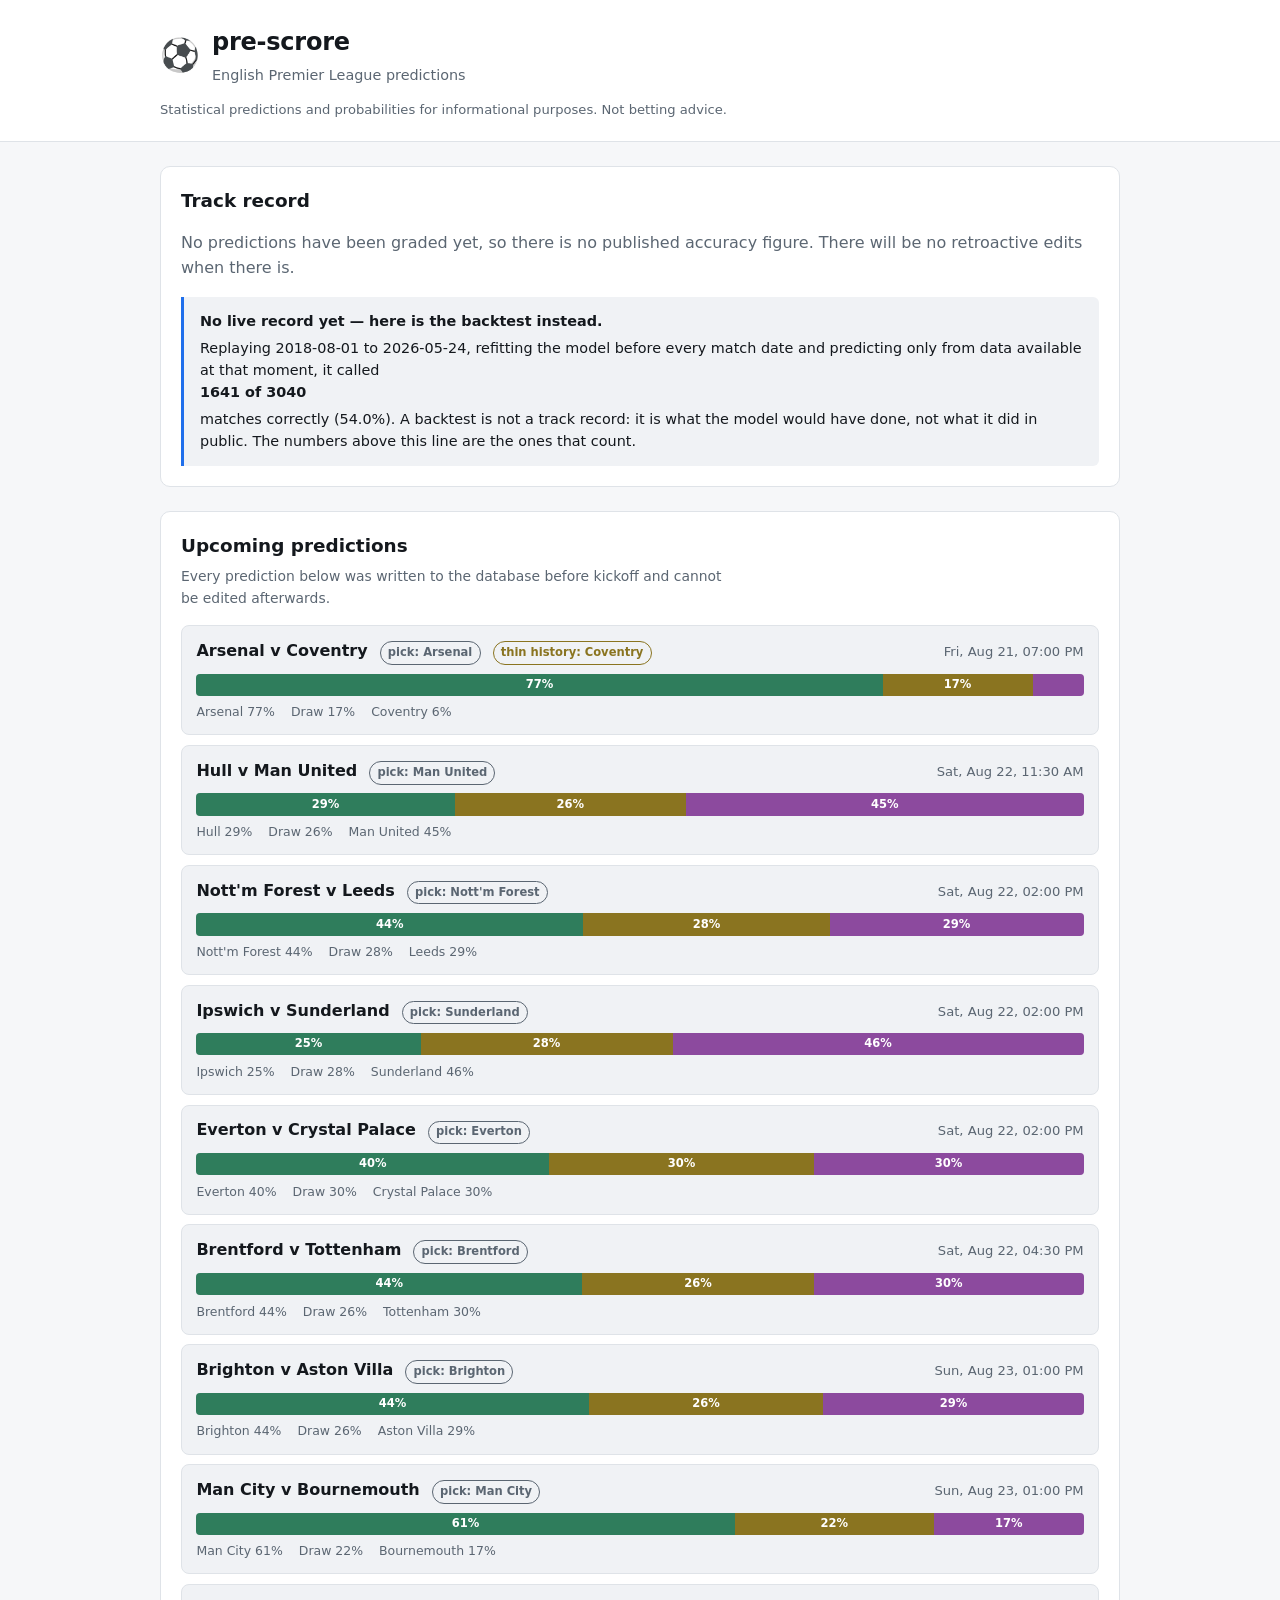
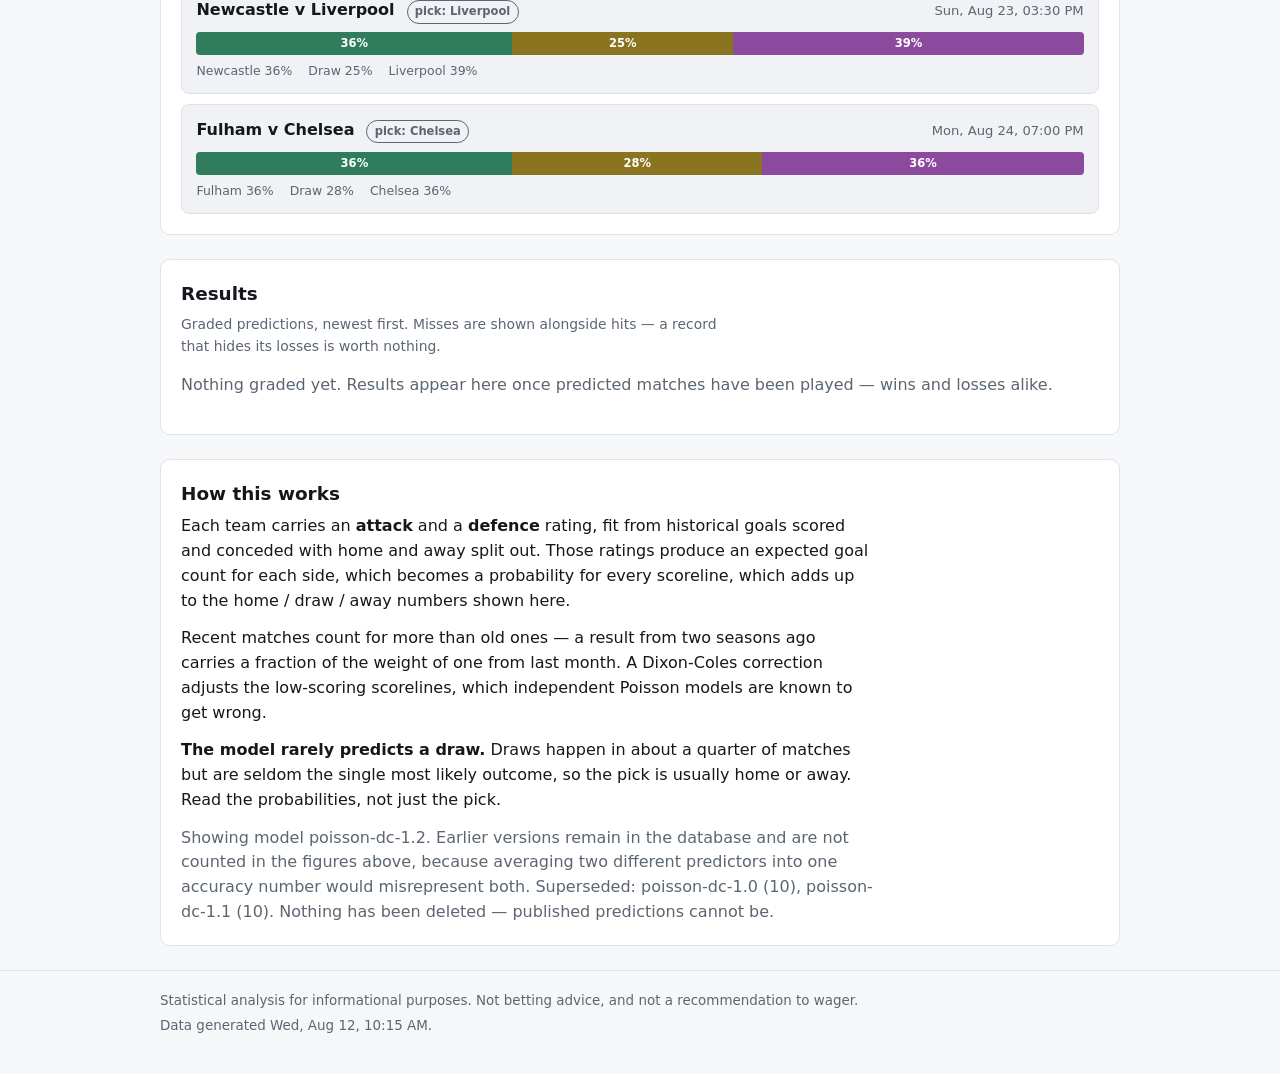
==== web/index.html @ d813e782 "Initial commit: soccer prediction platform with a public accuracy record Poisson + Dixon-Coles model" ====
<!doctype html>
<html lang="en">
<head>
<meta charset="utf-8">
<meta name="viewport" content="width=device-width, initial-scale=1">
<title>pre-scrore — Premier League predictions with a public record</title>
<meta name="description" content="Poisson-model predictions for Premier League matches, published before kickoff and graded against the result. Losses shown as openly as wins.">
<link rel="stylesheet" href="styles.css">
<link rel="icon" href="data:image/svg+xml,<svg xmlns='http://www.w3.org/2000/svg' viewBox='0 0 16 16'><text y='13' font-size='13'>⚽</text></svg>">
</head>
<body>

<header class="site-header">
  <div class="wrap">
    <div class="brand">
      <span class="brand-mark" aria-hidden="true">⚽</span>
      <div>
        <h1>pre-scrore</h1>
        <p class="tagline" id="league-name">Premier League predictions</p>
      </div>
    </div>
    <p class="disclaimer" id="disclaimer"></p>
  </div>
</header>

<main class="wrap" id="main">

  <section class="panel" id="record-panel" aria-labelledby="record-heading">
    <h2 id="record-heading">Track record</h2>
    <div id="record-body"><p class="muted">Loading…</p></div>
  </section>

  <section class="panel" aria-labelledby="upcoming-heading">
    <h2 id="upcoming-heading">Upcoming predictions</h2>
    <p class="panel-note">
      Every prediction below was written to the database before kickoff and
      cannot be edited afterwards.
    </p>
    <div id="upcoming-body"><p class="muted">Loading…</p></div>
  </section>

  <section class="panel" aria-labelledby="results-heading">
    <h2 id="results-heading">Results</h2>
    <p class="panel-note">
      Graded predictions, newest first. Misses are shown alongside hits — a
      record that hides its losses is worth nothing.
    </p>
    <div id="results-body"><p class="muted">Loading…</p></div>
  </section>

  <section class="panel" aria-labelledby="method-heading">
    <h2 id="method-heading">How this works</h2>
    <div class="method">
      <p>
        Each team carries an <strong>attack</strong> and a <strong>defence</strong>
        rating, fit from historical goals scored and conceded with home and away
        split out. Those ratings produce an expected goal count for each side,
        which becomes a probability for every scoreline, which adds up to the
        home / draw / away numbers shown here.
      </p>
      <p>
        Recent matches count for more than old ones — a result from two seasons
        ago carries a fraction of the weight of one from last month. A
        Dixon-Coles correction adjusts the low-scoring scorelines, which
        independent Poisson models are known to get wrong.
      </p>
      <p>
        <strong>The model rarely predicts a draw.</strong> Draws happen in about
        a quarter of matches but are seldom the single most likely outcome, so
        the pick is usually home or away. Read the probabilities, not just the
        pick.
      </p>
      <p class="muted" id="model-meta"></p>
    </div>
  </section>

</main>

<footer class="site-footer">
  <div class="wrap">
    <p>
      Statistical analysis for informational purposes. Not betting advice, and
      not a recommendation to wager.
    </p>
    <p class="muted" id="generated-at"></p>
  </div>
</footer>

<!-- Loads when opened directly from disk; ignored when absent. -->
<script src="data.js" onerror="this.dataset.failed='1'"></script>
<script src="app.js"></script>
</body>
</html>
---- web/styles.css ----
/* pre-scrore — no framework, no build step. */

:root {
  color-scheme: light dark;

  --bg: #f6f7f9;
  --surface: #ffffff;
  --surface-2: #f0f2f5;
  --border: #dfe3e8;
  --text: #14181d;
  --text-muted: #5b6672;

  --accent: #1f6feb;
  --home: #2f7d5c;
  --draw: #8a7420;
  --away: #8c4a9e;
  --hit: #1f7a4d;
  --miss: #b03030;

  --radius: 10px;
}

@media (prefers-color-scheme: dark) {
  :root {
    --bg: #0f1216;
    --surface: #171b21;
    --surface-2: #1e242c;
    --border: #2c333d;
    --text: #e8ecf1;
    --text-muted: #9aa5b1;

    --accent: #4d94ff;
    --home: #56c08d;
    --draw: #ccb14a;
    --away: #c58ad8;
    --hit: #4ec98a;
    --miss: #e8776f;
  }
}

* { box-sizing: border-box; }

body {
  margin: 0;
  background: var(--bg);
  color: var(--text);
  font: 16px/1.55 system-ui, -apple-system, "Segoe UI", Roboto, sans-serif;
  -webkit-text-size-adjust: 100%;
}

.wrap {
  width: min(960px, 100% - 2rem);
  margin-inline: auto;
}

/* --- header --- */

.site-header {
  background: var(--surface);
  border-bottom: 1px solid var(--border);
  padding: 1.5rem 0 1.25rem;
}

.brand {
  display: flex;
  align-items: center;
  gap: 0.75rem;
}

.brand-mark { font-size: 2rem; line-height: 1; }

h1 {
  margin: 0;
  font-size: 1.5rem;
  letter-spacing: -0.01em;
}

.tagline, .disclaimer {
  margin: 0.15rem 0 0;
  color: var(--text-muted);
  font-size: 0.9rem;
}

.disclaimer { margin-top: 0.9rem; font-size: 0.82rem; }

/* --- panels --- */

.panel {
  background: var(--surface);
  border: 1px solid var(--border);
  border-radius: var(--radius);
  padding: 1.25rem;
  margin: 1.5rem 0;
}

.panel h2 {
  margin: 0 0 0.35rem;
  font-size: 1.15rem;
}

.panel-note {
  margin: 0 0 1rem;
  color: var(--text-muted);
  font-size: 0.87rem;
  max-width: 62ch;
}

.muted { color: var(--text-muted); }

/* --- track record --- */

.stat-row {
  display: flex;
  flex-wrap: wrap;
  gap: 1.5rem;
  margin-bottom: 1rem;
}

.stat-value {
  font-size: 2rem;
  font-weight: 650;
  line-height: 1.1;
  letter-spacing: -0.02em;
}

.stat-label {
  color: var(--text-muted);
  font-size: 0.8rem;
  text-transform: uppercase;
  letter-spacing: 0.04em;
}

.callout {
  background: var(--surface-2);
  border-left: 3px solid var(--accent);
  border-radius: 0 6px 6px 0;
  padding: 0.85rem 1rem;
  font-size: 0.9rem;
}

.callout strong { display: block; margin-bottom: 0.25rem; }

/* --- fixtures --- */

.fixture-list {
  display: flex;
  flex-direction: column;
  gap: 0.6rem;
}

.fixture {
  background: var(--surface-2);
  border: 1px solid var(--border);
  border-radius: 8px;
  padding: 0.8rem 0.9rem;
}

.fixture-head {
  display: flex;
  flex-wrap: wrap;
  align-items: baseline;
  gap: 0.5rem 0.75rem;
  margin-bottom: 0.55rem;
}

.teams { font-weight: 600; }

.kickoff {
  color: var(--text-muted);
  font-size: 0.82rem;
  font-variant-numeric: tabular-nums;
  margin-left: auto;
}

.score {
  font-variant-numeric: tabular-nums;
  font-weight: 650;
}

/* probability bar */

.bar {
  display: flex;
  height: 1.4rem;
  border-radius: 4px;
  overflow: hidden;
  background: var(--border);
}

.bar span {
  display: grid;
  place-items: center;
  font-size: 0.72rem;
  font-weight: 600;
  color: #fff;
  min-width: 0;
  overflow: hidden;
  white-space: nowrap;
}

.bar .seg-h { background: var(--home); }
.bar .seg-d { background: var(--draw); }
.bar .seg-a { background: var(--away); }

.bar-key {
  display: flex;
  gap: 1rem;
  margin-top: 0.4rem;
  font-size: 0.78rem;
  color: var(--text-muted);
  flex-wrap: wrap;
}

.badge {
  font-size: 0.72rem;
  font-weight: 650;
  padding: 0.12rem 0.45rem;
  border-radius: 999px;
  border: 1px solid currentColor;
  white-space: nowrap;
}

.badge-hit { color: var(--hit); }
.badge-miss { color: var(--miss); }
.badge-warn { color: var(--draw); }
.badge-pick { color: var(--text-muted); }

/* --- table --- */

.table-scroll { overflow-x: auto; }

table {
  width: 100%;
  border-collapse: collapse;
  font-size: 0.9rem;
}

th, td {
  text-align: left;
  padding: 0.45rem 0.6rem;
  border-bottom: 1px solid var(--border);
  white-space: nowrap;
}

th {
  color: var(--text-muted);
  font-size: 0.78rem;
  text-transform: uppercase;
  letter-spacing: 0.04em;
  font-weight: 600;
}

td.num, th.num { text-align: right; font-variant-numeric: tabular-nums; }

tbody tr:last-child td { border-bottom: none; }

/* --- method + footer --- */

.method p { max-width: 68ch; margin: 0 0 0.8rem; }
.method p:last-child { margin-bottom: 0; }

.site-footer {
  border-top: 1px solid var(--border);
  padding: 1.25rem 0 2rem;
  color: var(--text-muted);
  font-size: 0.84rem;
}

.site-footer p { margin: 0 0 0.3rem; }

.error {
  border-left-color: var(--miss);
}

@media (max-width: 540px) {
  .kickoff { margin-left: 0; width: 100%; }
  .stat-row { gap: 1rem 1.25rem; }
  .stat-value { font-size: 1.6rem; }
}
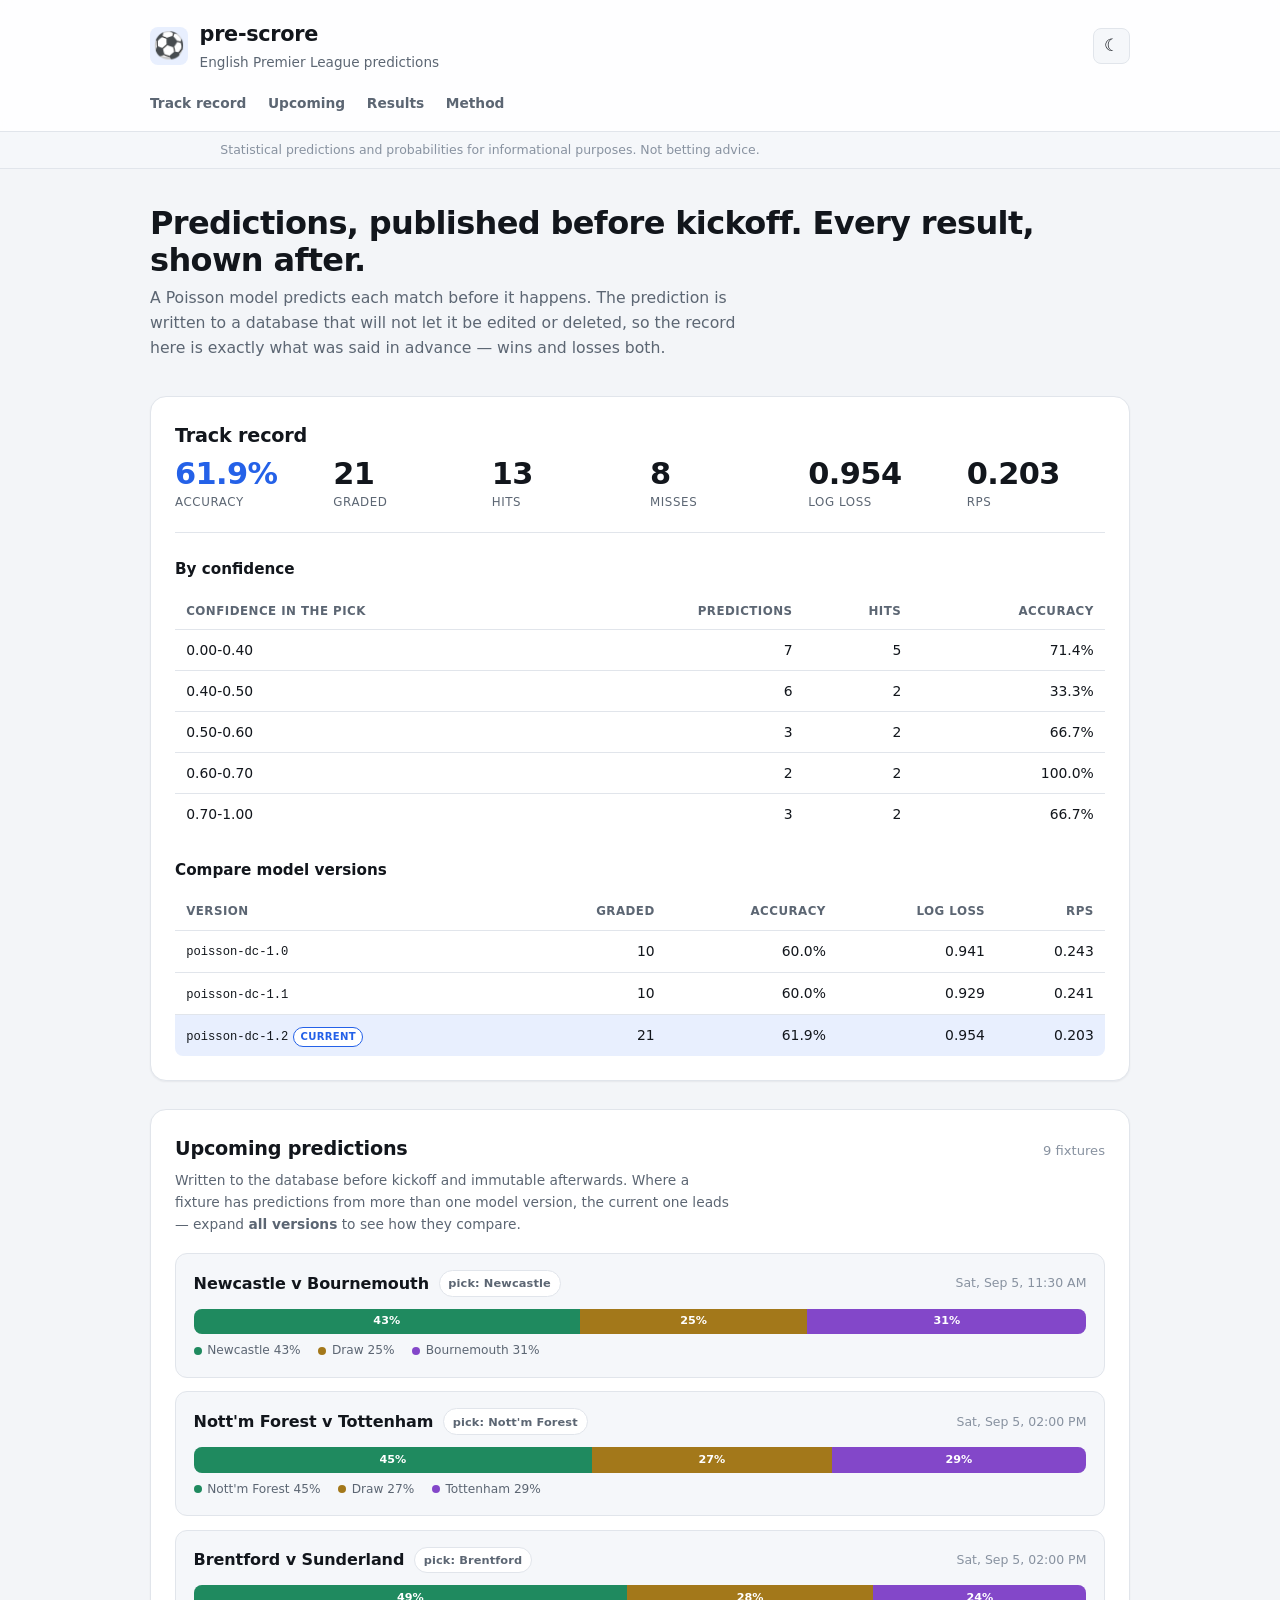
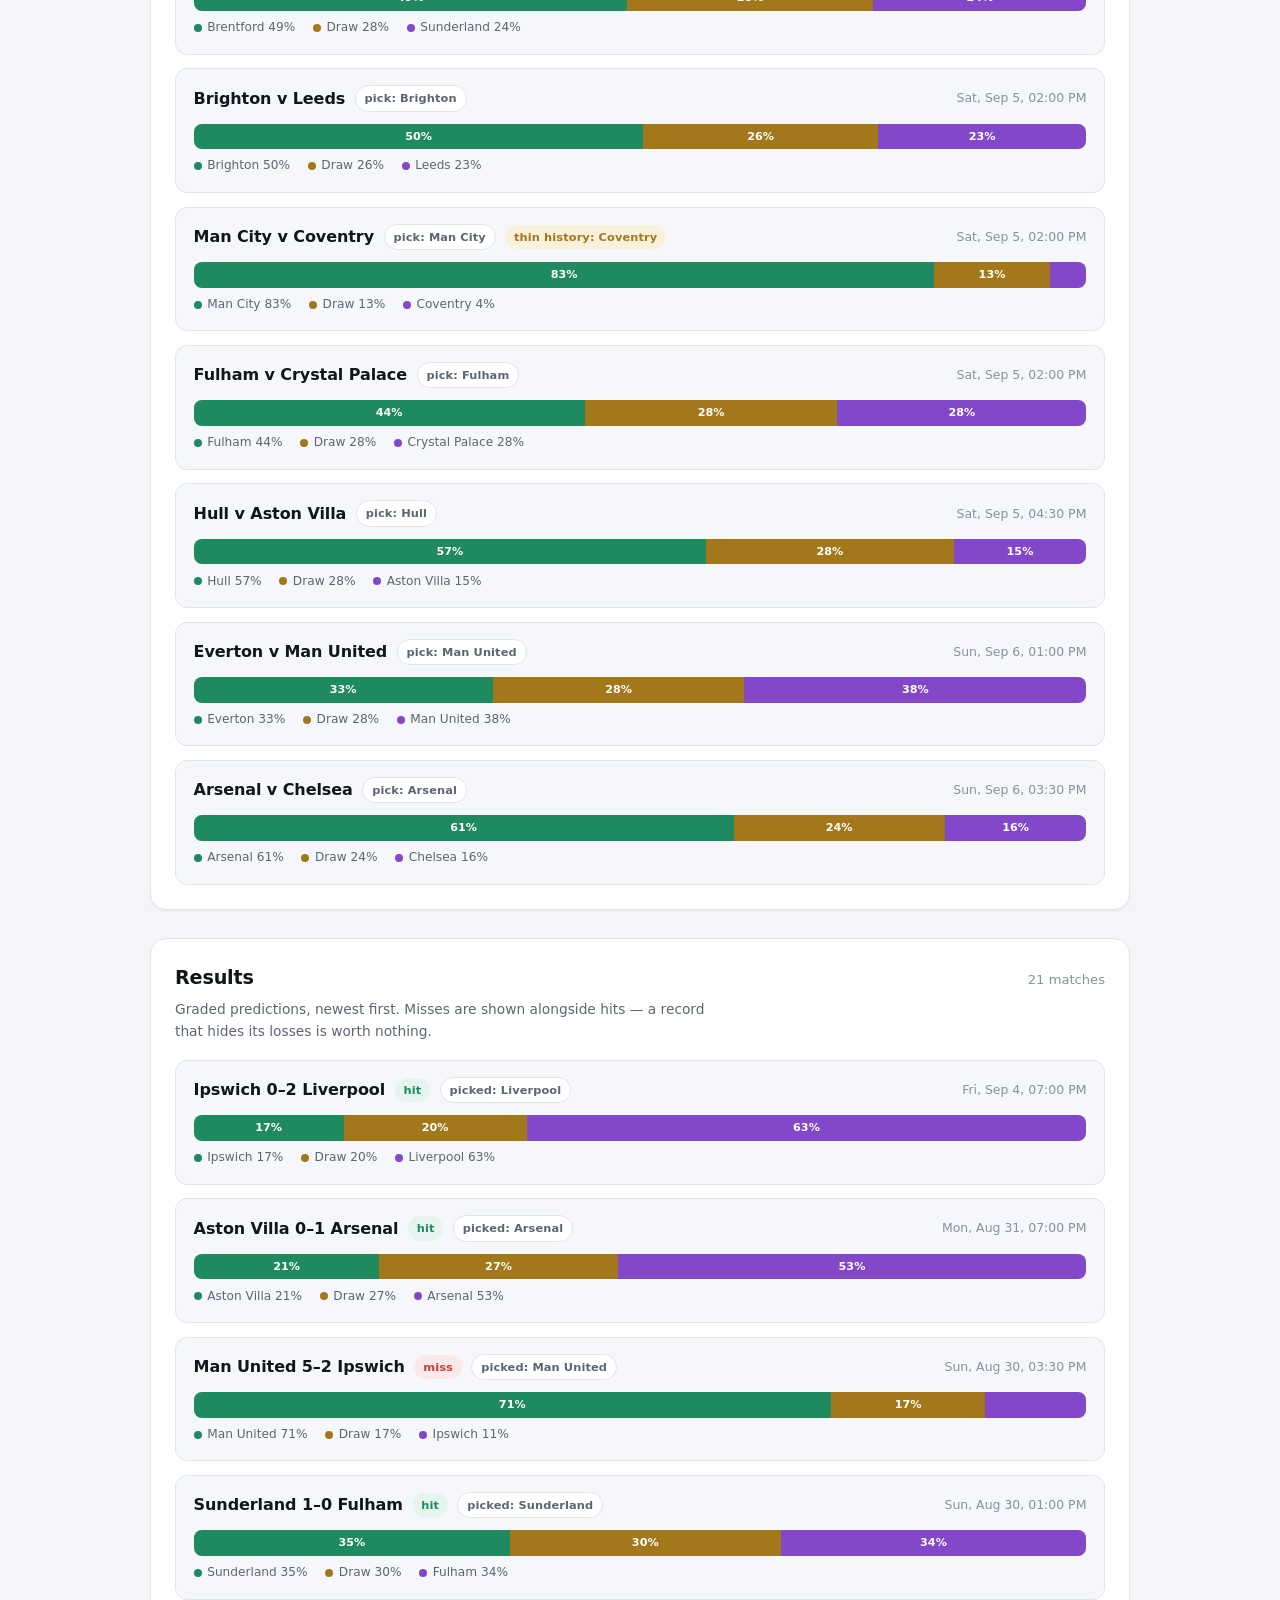
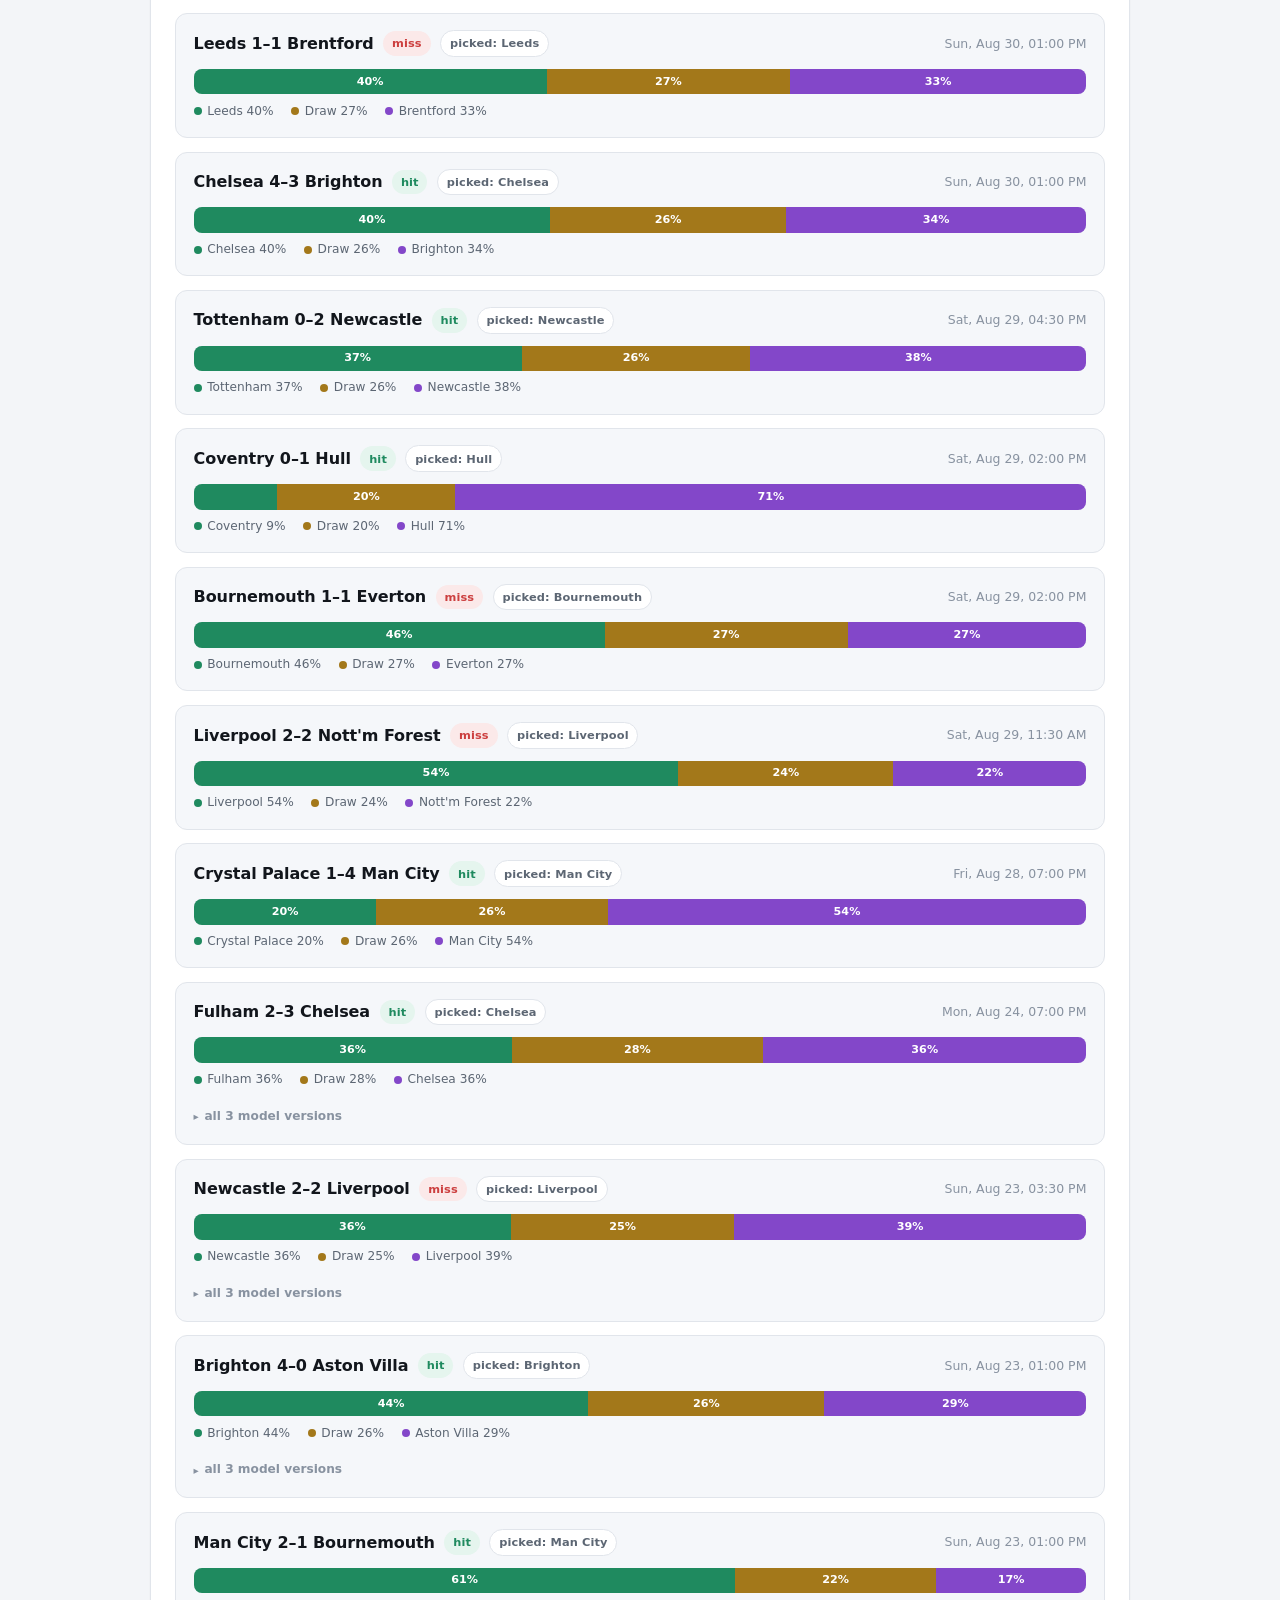
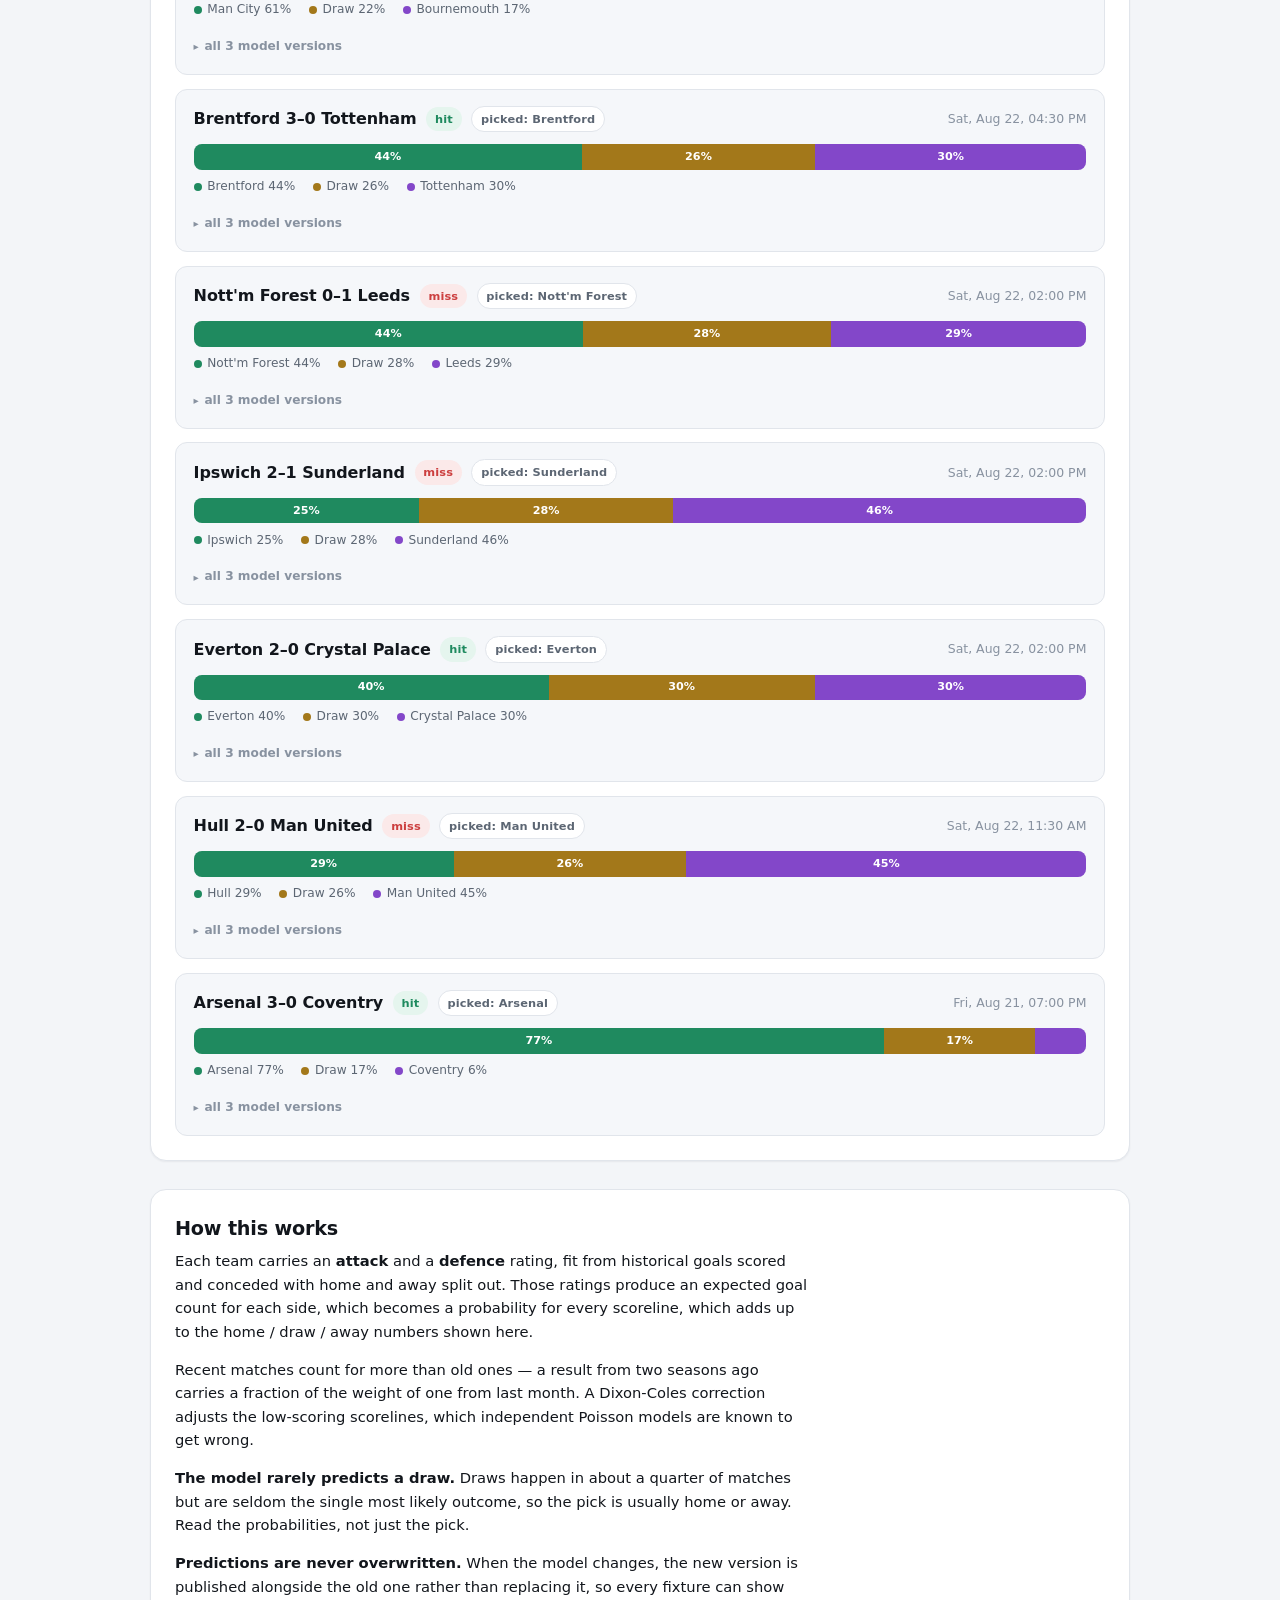
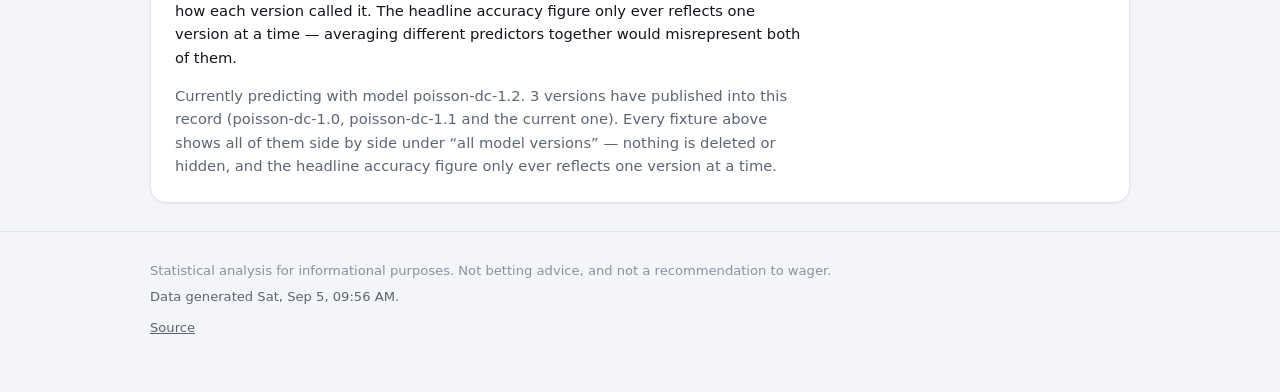
==== commit 37cfd612: "Redesign the frontend and show every model version per fixture Predictions are grouped by match in t" ====
--- a/web/index.html
+++ b/web/index.html
@@ -5,42 +5,90 @@
 <meta name="viewport" content="width=device-width, initial-scale=1">
 <title>pre-scrore — Premier League predictions with a public record</title>
 <meta name="description" content="Poisson-model predictions for Premier League matches, published before kickoff and graded against the result. Losses shown as openly as wins.">
+<meta name="theme-color" content="#f3f5f8" media="(prefers-color-scheme: light)">
+<meta name="theme-color" content="#0d1015" media="(prefers-color-scheme: dark)">
 <link rel="stylesheet" href="styles.css">
 <link rel="icon" href="data:image/svg+xml,<svg xmlns='http://www.w3.org/2000/svg' viewBox='0 0 16 16'><text y='13' font-size='13'>⚽</text></svg>">
+
+<!-- Applied before paint so there is no flash of the wrong theme on load. -->
+<script>
+(function () {
+  try {
+    var saved = localStorage.getItem("prescore-theme");
+    if (saved === "light" || saved === "dark") {
+      document.documentElement.setAttribute("data-theme", saved);
+    }
+  } catch (e) {}
+})();
+</script>
 </head>
 <body>
 
 <header class="site-header">
   <div class="wrap">
-    <div class="brand">
-      <span class="brand-mark" aria-hidden="true">⚽</span>
-      <div>
-        <h1>pre-scrore</h1>
-        <p class="tagline" id="league-name">Premier League predictions</p>
+    <div class="header-top">
+      <div class="brand">
+        <span class="brand-mark" aria-hidden="true">⚽</span>
+        <div>
+          <h1>pre-scrore</h1>
+          <p class="tagline" id="league-name">Premier League predictions</p>
+        </div>
+      </div>
+      <div class="header-actions">
+        <button type="button" class="theme-toggle" id="theme-toggle" aria-label="Toggle light and dark theme" title="Toggle theme">
+          <span id="theme-icon" aria-hidden="true">◐</span>
+        </button>
       </div>
     </div>
-    <p class="disclaimer" id="disclaimer"></p>
+    <nav class="site-nav" aria-label="Sections">
+      <a href="#record-panel">Track record</a>
+      <a href="#upcoming-panel">Upcoming</a>
+      <a href="#results-panel">Results</a>
+      <a href="#method-panel">Method</a>
+    </nav>
   </div>
 </header>
 
+<div class="disclaimer-bar">
+  <p class="disclaimer wrap" id="disclaimer"></p>
+</div>
+
 <main class="wrap" id="main">
 
+  <div class="hero">
+    <h2>Predictions, published before kickoff. Every result, shown after.</h2>
+    <p>
+      A Poisson model predicts each match before it happens. The prediction is
+      written to a database that will not let it be edited or deleted, so the
+      record here is exactly what was said in advance — wins and losses both.
+    </p>
+  </div>
+
   <section class="panel" id="record-panel" aria-labelledby="record-heading">
-    <h2 id="record-heading">Track record</h2>
+    <div class="section-head">
+      <h2 id="record-heading">Track record</h2>
+    </div>
     <div id="record-body"><p class="muted">Loading…</p></div>
   </section>
 
-  <section class="panel" aria-labelledby="upcoming-heading">
-    <h2 id="upcoming-heading">Upcoming predictions</h2>
+  <section class="panel" id="upcoming-panel" aria-labelledby="upcoming-heading">
+    <div class="section-head">
+      <h2 id="upcoming-heading">Upcoming predictions</h2>
+      <span class="section-count" id="upcoming-count"></span>
+    </div>
     <p class="panel-note">
-      Every prediction below was written to the database before kickoff and
-      cannot be edited afterwards.
+      Written to the database before kickoff and immutable afterwards. Where a
+      fixture has predictions from more than one model version, the current
+      one leads — expand <strong>all versions</strong> to see how they compare.
     </p>
     <div id="upcoming-body"><p class="muted">Loading…</p></div>
   </section>
 
-  <section class="panel" aria-labelledby="results-heading">
-    <h2 id="results-heading">Results</h2>
+  <section class="panel" id="results-panel" aria-labelledby="results-heading">
+    <div class="section-head">
+      <h2 id="results-heading">Results</h2>
+      <span class="section-count" id="results-count"></span>
+    </div>
     <p class="panel-note">
       Graded predictions, newest first. Misses are shown alongside hits — a
       record that hides its losses is worth nothing.
@@ -48,8 +96,10 @@
     <div id="results-body"><p class="muted">Loading…</p></div>
   </section>
 
-  <section class="panel" aria-labelledby="method-heading">
-    <h2 id="method-heading">How this works</h2>
+  <section class="panel" id="method-panel" aria-labelledby="method-heading">
+    <div class="section-head">
+      <h2 id="method-heading">How this works</h2>
+    </div>
     <div class="method">
       <p>
         Each team carries an <strong>attack</strong> and a <strong>defence</strong>
@@ -70,6 +120,14 @@
         the pick is usually home or away. Read the probabilities, not just the
         pick.
       </p>
+      <p>
+        <strong>Predictions are never overwritten.</strong> When the model
+        changes, the new version is published alongside the old one rather than
+        replacing it, so every fixture can show how each version called it.
+        The headline accuracy figure only ever reflects one version at a
+        time — averaging different predictors together would misrepresent
+        both of them.
+      </p>
       <p class="muted" id="model-meta"></p>
     </div>
   </section>
@@ -83,6 +141,9 @@
       not a recommendation to wager.
     </p>
     <p class="muted" id="generated-at"></p>
+    <p class="footer-links">
+      <a href="https://github.com/stevenanganathi50-wq/pre-scrore" target="_blank" rel="noopener">Source</a>
+    </p>
   </div>
 </footer>
 
--- a/web/styles.css
+++ b/web/styles.css
@@ -1,108 +1,309 @@
 /* pre-scrore — no framework, no build step. */
 
 :root {
-  color-scheme: light dark;
-
-  --bg: #f6f7f9;
+  color-scheme: light;
+
+  --bg: #f3f5f8;
+  --bg-subtle: #eaedf2;
   --surface: #ffffff;
-  --surface-2: #f0f2f5;
-  --border: #dfe3e8;
-  --text: #14181d;
-  --text-muted: #5b6672;
-
-  --accent: #1f6feb;
-  --home: #2f7d5c;
-  --draw: #8a7420;
-  --away: #8c4a9e;
-  --hit: #1f7a4d;
-  --miss: #b03030;
-
-  --radius: 10px;
+  --surface-2: #f5f7fa;
+  --surface-hover: #eef1f5;
+  --border: #e1e5eb;
+  --border-strong: #c9d0da;
+  --text: #12161c;
+  --text-muted: #5c6673;
+  --text-faint: #8892a0;
+
+  --accent: #2461e8;
+  --accent-soft: #e8effe;
+  --home: #1f8a5f;
+  --home-soft: #e5f5ee;
+  --draw: #a3781a;
+  --draw-soft: #faf1dd;
+  --away: #8347c9;
+  --away-soft: #f2e9fb;
+  --hit: #1f8a5f;
+  --hit-soft: #e5f5ee;
+  --miss: #cc3f3f;
+  --miss-soft: #fbe9e9;
+
+  --shadow-sm: 0 1px 2px rgba(20, 24, 33, 0.06);
+  --shadow-md: 0 4px 16px rgba(20, 24, 33, 0.08);
+  --shadow-lg: 0 12px 32px rgba(20, 24, 33, 0.12);
+
+  --radius-sm: 8px;
+  --radius: 12px;
+  --radius-lg: 16px;
+
+  --font-sans: -apple-system, BlinkMacSystemFont, "Segoe UI", system-ui, Roboto, sans-serif;
+  --font-mono: "SF Mono", "Cascadia Code", Consolas, "Liberation Mono", monospace;
 }
 
 @media (prefers-color-scheme: dark) {
-  :root {
-    --bg: #0f1216;
-    --surface: #171b21;
-    --surface-2: #1e242c;
-    --border: #2c333d;
-    --text: #e8ecf1;
-    --text-muted: #9aa5b1;
-
-    --accent: #4d94ff;
-    --home: #56c08d;
-    --draw: #ccb14a;
-    --away: #c58ad8;
-    --hit: #4ec98a;
+  :root:not([data-theme="light"]) {
+    color-scheme: dark;
+
+    --bg: #0d1015;
+    --bg-subtle: #10141a;
+    --surface: #161b22;
+    --surface-2: #1c222b;
+    --surface-hover: #222a34;
+    --border: #2a313c;
+    --border-strong: #3a4350;
+    --text: #eaeef3;
+    --text-muted: #99a3b0;
+    --text-faint: #6b7482;
+
+    --accent: #5b93ff;
+    --accent-soft: #1a2740;
+    --home: #4fbf8c;
+    --home-soft: #142c22;
+    --draw: #d4ab4c;
+    --draw-soft: #2e2510;
+    --away: #b18ae0;
+    --away-soft: #271f38;
+    --hit: #4fbf8c;
+    --hit-soft: #142c22;
     --miss: #e8776f;
+    --miss-soft: #34181a;
+
+    --shadow-sm: 0 1px 2px rgba(0, 0, 0, 0.3);
+    --shadow-md: 0 4px 16px rgba(0, 0, 0, 0.35);
+    --shadow-lg: 0 16px 40px rgba(0, 0, 0, 0.5);
   }
 }
 
+:root[data-theme="dark"] {
+  color-scheme: dark;
+
+  --bg: #0d1015;
+  --bg-subtle: #10141a;
+  --surface: #161b22;
+  --surface-2: #1c222b;
+  --surface-hover: #222a34;
+  --border: #2a313c;
+  --border-strong: #3a4350;
+  --text: #eaeef3;
+  --text-muted: #99a3b0;
+  --text-faint: #6b7482;
+
+  --accent: #5b93ff;
+  --accent-soft: #1a2740;
+  --home: #4fbf8c;
+  --home-soft: #142c22;
+  --draw: #d4ab4c;
+  --draw-soft: #2e2510;
+  --away: #b18ae0;
+  --away-soft: #271f38;
+  --hit: #4fbf8c;
+  --hit-soft: #142c22;
+  --miss: #e8776f;
+  --miss-soft: #34181a;
+
+  --shadow-sm: 0 1px 2px rgba(0, 0, 0, 0.3);
+  --shadow-md: 0 4px 16px rgba(0, 0, 0, 0.35);
+  --shadow-lg: 0 16px 40px rgba(0, 0, 0, 0.5);
+}
+
 * { box-sizing: border-box; }
+
+html { scroll-behavior: smooth; }
 
 body {
   margin: 0;
-  background: var(--bg);
+  background:
+    radial-gradient(1200px 500px at 15% -10%, var(--accent-soft), transparent 60%),
+    var(--bg);
   color: var(--text);
-  font: 16px/1.55 system-ui, -apple-system, "Segoe UI", Roboto, sans-serif;
+  font: 15.5px/1.6 var(--font-sans);
   -webkit-text-size-adjust: 100%;
+  transition: background-color 0.2s ease, color 0.2s ease;
 }
 
 .wrap {
-  width: min(960px, 100% - 2rem);
+  width: min(980px, 100% - 2.5rem);
   margin-inline: auto;
 }
 
+a { color: var(--accent); }
+
 /* --- header --- */
 
 .site-header {
-  background: var(--surface);
+  position: sticky;
+  top: 0;
+  z-index: 20;
+  background: color-mix(in srgb, var(--surface) 88%, transparent);
+  backdrop-filter: blur(10px) saturate(1.4);
+  -webkit-backdrop-filter: blur(10px) saturate(1.4);
   border-bottom: 1px solid var(--border);
-  padding: 1.5rem 0 1.25rem;
+}
+
+.header-top {
+  display: flex;
+  align-items: center;
+  gap: 1rem;
+  padding: 1.1rem 0;
 }
 
 .brand {
   display: flex;
   align-items: center;
-  gap: 0.75rem;
-}
-
-.brand-mark { font-size: 2rem; line-height: 1; }
+  gap: 0.7rem;
+  min-width: 0;
+}
+
+.brand-mark {
+  font-size: 1.6rem;
+  line-height: 1;
+  width: 2.4rem;
+  height: 2.4rem;
+  display: grid;
+  place-items: center;
+  background: var(--accent-soft);
+  border-radius: var(--radius-sm);
+  flex-shrink: 0;
+}
 
 h1 {
   margin: 0;
-  font-size: 1.5rem;
+  font-size: 1.3rem;
+  font-weight: 700;
+  letter-spacing: -0.015em;
+}
+
+.tagline {
+  margin: 0.1rem 0 0;
+  color: var(--text-muted);
+  font-size: 0.85rem;
+}
+
+.header-actions {
+  margin-left: auto;
+  display: flex;
+  align-items: center;
+  gap: 0.5rem;
+  flex-shrink: 0;
+}
+
+.theme-toggle {
+  display: inline-flex;
+  align-items: center;
+  justify-content: center;
+  width: 2.3rem;
+  height: 2.3rem;
+  border-radius: var(--radius-sm);
+  border: 1px solid var(--border);
+  background: var(--surface-2);
+  color: var(--text);
+  cursor: pointer;
+  font-size: 1.05rem;
+  line-height: 1;
+  transition: background-color 0.15s ease, border-color 0.15s ease, transform 0.1s ease;
+}
+
+.theme-toggle:hover { background: var(--surface-hover); border-color: var(--border-strong); }
+.theme-toggle:active { transform: scale(0.94); }
+
+.site-nav {
+  display: flex;
+  gap: 1.35rem;
+  overflow-x: auto;
+  padding-bottom: 0.75rem;
+  scrollbar-width: none;
+}
+
+.site-nav::-webkit-scrollbar { display: none; }
+
+.site-nav a {
+  color: var(--text-muted);
+  text-decoration: none;
+  font-size: 0.86rem;
+  font-weight: 600;
+  white-space: nowrap;
+  padding-bottom: 0.2rem;
+  border-bottom: 2px solid transparent;
+  transition: color 0.15s ease, border-color 0.15s ease;
+}
+
+.site-nav a:hover { color: var(--text); }
+
+.disclaimer-bar {
+  background: var(--surface-2);
+  border-bottom: 1px solid var(--border);
+}
+
+.disclaimer {
+  margin: 0;
+  padding: 0.5rem 0;
+  color: var(--text-faint);
+  font-size: 0.78rem;
+  text-align: center;
+}
+
+/* --- hero --- */
+
+.hero {
+  padding: 2.25rem 0 0.5rem;
+}
+
+.hero h2 {
+  margin: 0 0 0.4rem;
+  font-size: clamp(1.5rem, 3.2vw, 2rem);
+  font-weight: 750;
+  letter-spacing: -0.02em;
+  line-height: 1.15;
+}
+
+.hero p {
+  margin: 0;
+  max-width: 62ch;
+  color: var(--text-muted);
+  font-size: 0.98rem;
+}
+
+/* --- section headings --- */
+
+section { scroll-margin-top: 6.5rem; }
+
+.section-head {
+  display: flex;
+  align-items: baseline;
+  justify-content: space-between;
+  gap: 1rem;
+  margin: 0 0 0.3rem;
+}
+
+.section-head h2 {
+  margin: 0;
+  font-size: 1.2rem;
+  font-weight: 700;
   letter-spacing: -0.01em;
 }
 
-.tagline, .disclaimer {
-  margin: 0.15rem 0 0;
-  color: var(--text-muted);
-  font-size: 0.9rem;
-}
-
-.disclaimer { margin-top: 0.9rem; font-size: 0.82rem; }
+.section-count {
+  color: var(--text-faint);
+  font-size: 0.82rem;
+  font-variant-numeric: tabular-nums;
+  white-space: nowrap;
+}
 
 /* --- panels --- */
 
 .panel {
   background: var(--surface);
   border: 1px solid var(--border);
-  border-radius: var(--radius);
-  padding: 1.25rem;
-  margin: 1.5rem 0;
-}
-
-.panel h2 {
-  margin: 0 0 0.35rem;
-  font-size: 1.15rem;
+  border-radius: var(--radius-lg);
+  padding: 1.5rem;
+  margin: 1.75rem 0;
+  box-shadow: var(--shadow-sm);
 }
 
 .panel-note {
-  margin: 0 0 1rem;
-  color: var(--text-muted);
-  font-size: 0.87rem;
-  max-width: 62ch;
+  margin: 0 0 1.1rem;
+  color: var(--text-muted);
+  font-size: 0.86rem;
+  max-width: 64ch;
 }
 
 .muted { color: var(--text-muted); }
@@ -110,92 +311,123 @@
 /* --- track record --- */
 
 .stat-row {
-  display: flex;
-  flex-wrap: wrap;
-  gap: 1.5rem;
-  margin-bottom: 1rem;
+  display: grid;
+  grid-template-columns: repeat(auto-fit, minmax(90px, 1fr));
+  gap: 1.25rem;
+  margin-bottom: 1.25rem;
+  padding-bottom: 1.25rem;
+  border-bottom: 1px solid var(--border);
 }
 
 .stat-value {
-  font-size: 2rem;
-  font-weight: 650;
+  font-size: 1.9rem;
+  font-weight: 750;
   line-height: 1.1;
   letter-spacing: -0.02em;
+  font-variant-numeric: tabular-nums;
 }
 
 .stat-label {
-  color: var(--text-muted);
-  font-size: 0.8rem;
+  margin-top: 0.2rem;
+  color: var(--text-muted);
+  font-size: 0.74rem;
   text-transform: uppercase;
-  letter-spacing: 0.04em;
+  letter-spacing: 0.05em;
+}
+
+.stat-highlight { color: var(--accent); }
+
+h3 {
+  font-size: 0.95rem;
+  font-weight: 700;
+  margin: 1.5rem 0 0.7rem;
 }
 
 .callout {
   background: var(--surface-2);
+  border: 1px solid var(--border);
   border-left: 3px solid var(--accent);
-  border-radius: 0 6px 6px 0;
-  padding: 0.85rem 1rem;
-  font-size: 0.9rem;
-}
-
-.callout strong { display: block; margin-bottom: 0.25rem; }
+  border-radius: 0 var(--radius-sm) var(--radius-sm) 0;
+  padding: 0.95rem 1.1rem;
+  font-size: 0.88rem;
+  line-height: 1.55;
+}
+
+.callout + .callout { margin-top: 0.75rem; }
+.callout strong { display: block; margin-bottom: 0.3rem; color: var(--text); }
+.callout.error { border-left-color: var(--miss); }
 
 /* --- fixtures --- */
 
 .fixture-list {
   display: flex;
   flex-direction: column;
-  gap: 0.6rem;
+  gap: 0.85rem;
 }
 
 .fixture {
   background: var(--surface-2);
   border: 1px solid var(--border);
-  border-radius: 8px;
-  padding: 0.8rem 0.9rem;
+  border-radius: var(--radius);
+  padding: 1rem 1.1rem;
+  transition: border-color 0.15s ease, box-shadow 0.15s ease;
+}
+
+.fixture:hover {
+  border-color: var(--border-strong);
+  box-shadow: var(--shadow-sm);
 }
 
 .fixture-head {
   display: flex;
   flex-wrap: wrap;
-  align-items: baseline;
-  gap: 0.5rem 0.75rem;
-  margin-bottom: 0.55rem;
-}
-
-.teams { font-weight: 600; }
+  align-items: center;
+  gap: 0.5rem 0.6rem;
+  margin-bottom: 0.75rem;
+}
+
+.teams {
+  font-weight: 700;
+  font-size: 1rem;
+  letter-spacing: -0.005em;
+}
 
 .kickoff {
-  color: var(--text-muted);
-  font-size: 0.82rem;
+  color: var(--text-faint);
+  font-size: 0.78rem;
   font-variant-numeric: tabular-nums;
   margin-left: auto;
+  white-space: nowrap;
 }
 
 .score {
   font-variant-numeric: tabular-nums;
-  font-weight: 650;
+  font-weight: 750;
+  color: var(--text);
 }
 
 /* probability bar */
 
 .bar {
   display: flex;
-  height: 1.4rem;
-  border-radius: 4px;
+  height: 1.6rem;
+  border-radius: var(--radius-sm);
   overflow: hidden;
   background: var(--border);
+  box-shadow: inset 0 0 0 1px var(--border);
 }
 
 .bar span {
   display: grid;
   place-items: center;
-  font-size: 0.72rem;
-  font-weight: 600;
+  font-size: 0.7rem;
+  font-weight: 700;
+  font-variant-numeric: tabular-nums;
   color: #fff;
   min-width: 0;
   overflow: hidden;
   white-space: nowrap;
+  transition: flex-basis 0.2s ease;
 }
 
 .bar .seg-h { background: var(--home); }
@@ -204,76 +436,189 @@
 
 .bar-key {
   display: flex;
-  gap: 1rem;
-  margin-top: 0.4rem;
-  font-size: 0.78rem;
+  gap: 1.1rem;
+  margin-top: 0.45rem;
+  font-size: 0.76rem;
   color: var(--text-muted);
   flex-wrap: wrap;
 }
 
+.bar-key span {
+  display: inline-flex;
+  align-items: center;
+  gap: 0.35rem;
+}
+
+.dot {
+  width: 0.5rem;
+  height: 0.5rem;
+  border-radius: 50%;
+  flex-shrink: 0;
+}
+
+.dot-h { background: var(--home); }
+.dot-d { background: var(--draw); }
+.dot-a { background: var(--away); }
+
 .badge {
-  font-size: 0.72rem;
-  font-weight: 650;
-  padding: 0.12rem 0.45rem;
+  display: inline-flex;
+  align-items: center;
+  gap: 0.3rem;
+  font-size: 0.71rem;
+  font-weight: 700;
+  padding: 0.2rem 0.55rem;
   border-radius: 999px;
-  border: 1px solid currentColor;
   white-space: nowrap;
-}
-
-.badge-hit { color: var(--hit); }
-.badge-miss { color: var(--miss); }
-.badge-warn { color: var(--draw); }
-.badge-pick { color: var(--text-muted); }
-
-/* --- table --- */
-
-.table-scroll { overflow-x: auto; }
+  letter-spacing: 0.01em;
+}
+
+.badge-hit { color: var(--hit); background: var(--hit-soft); }
+.badge-miss { color: var(--miss); background: var(--miss-soft); }
+.badge-warn { color: var(--draw); background: var(--draw-soft); }
+.badge-pick {
+  color: var(--text-muted);
+  background: var(--surface);
+  border: 1px solid var(--border);
+}
+
+/* --- model version comparison --- */
+
+.versions-toggle {
+  margin-top: 0.85rem;
+}
+
+.versions-summary {
+  display: inline-flex;
+  align-items: center;
+  gap: 0.35rem;
+  color: var(--text-faint);
+  font-size: 0.76rem;
+  font-weight: 600;
+  cursor: pointer;
+  user-select: none;
+  list-style: none;
+}
+
+.versions-summary::-webkit-details-marker { display: none; }
+
+.versions-summary:hover { color: var(--text-muted); }
+
+.versions-summary .chev {
+  display: inline-block;
+  transition: transform 0.15s ease;
+  font-size: 0.65rem;
+}
+
+details[open] > .versions-summary .chev { transform: rotate(90deg); }
+
+.versions-table-wrap {
+  margin-top: 0.6rem;
+  overflow-x: auto;
+  border: 1px solid var(--border);
+  border-radius: var(--radius-sm);
+}
+
+.versions-table {
+  width: 100%;
+  border-collapse: collapse;
+  font-size: 0.8rem;
+}
+
+.versions-table th, .versions-table td {
+  text-align: left;
+  padding: 0.42rem 0.65rem;
+  white-space: nowrap;
+}
+
+.versions-table thead th {
+  color: var(--text-faint);
+  font-size: 0.68rem;
+  text-transform: uppercase;
+  letter-spacing: 0.04em;
+  font-weight: 700;
+  background: var(--surface);
+  border-bottom: 1px solid var(--border);
+}
+
+.versions-table td.num, .versions-table th.num { text-align: right; font-variant-numeric: tabular-nums; }
+
+.versions-table tbody tr { background: var(--surface); }
+.versions-table tbody tr:not(:last-child) td { border-bottom: 1px solid var(--border); }
+.versions-table tbody tr.is-current { background: var(--accent-soft); }
+.versions-table tbody tr.is-current td:first-child { font-weight: 700; }
+
+.version-pill {
+  display: inline-flex;
+  align-items: center;
+  gap: 0.3rem;
+  font-family: var(--font-mono);
+  font-size: 0.76rem;
+}
+
+.version-current-tag {
+  font-family: var(--font-sans);
+  font-size: 0.63rem;
+  font-weight: 700;
+  color: var(--accent);
+  background: var(--surface);
+  border: 1px solid var(--accent);
+  border-radius: 999px;
+  padding: 0.05rem 0.4rem;
+  text-transform: uppercase;
+  letter-spacing: 0.03em;
+}
+
+/* --- table (confidence buckets, version comparison) --- */
+
+.table-scroll { overflow-x: auto; border-radius: var(--radius-sm); }
 
 table {
   width: 100%;
   border-collapse: collapse;
-  font-size: 0.9rem;
+  font-size: 0.87rem;
 }
 
 th, td {
   text-align: left;
-  padding: 0.45rem 0.6rem;
+  padding: 0.55rem 0.7rem;
   border-bottom: 1px solid var(--border);
   white-space: nowrap;
 }
 
 th {
   color: var(--text-muted);
-  font-size: 0.78rem;
+  font-size: 0.74rem;
   text-transform: uppercase;
   letter-spacing: 0.04em;
-  font-weight: 600;
+  font-weight: 700;
 }
 
 td.num, th.num { text-align: right; font-variant-numeric: tabular-nums; }
 
 tbody tr:last-child td { border-bottom: none; }
+tbody tr.is-current-row { background: var(--accent-soft); }
 
 /* --- method + footer --- */
 
-.method p { max-width: 68ch; margin: 0 0 0.8rem; }
+.method p { max-width: 68ch; margin: 0 0 0.9rem; font-size: 0.92rem; }
 .method p:last-child { margin-bottom: 0; }
 
 .site-footer {
   border-top: 1px solid var(--border);
-  padding: 1.25rem 0 2rem;
-  color: var(--text-muted);
-  font-size: 0.84rem;
-}
-
-.site-footer p { margin: 0 0 0.3rem; }
-
-.error {
-  border-left-color: var(--miss);
-}
-
-@media (max-width: 540px) {
-  .kickoff { margin-left: 0; width: 100%; }
-  .stat-row { gap: 1rem 1.25rem; }
-  .stat-value { font-size: 1.6rem; }
-}
+  padding: 1.75rem 0 3rem;
+  color: var(--text-faint);
+  font-size: 0.82rem;
+}
+
+.site-footer p { margin: 0 0 0.35rem; }
+.site-footer .footer-links { margin-top: 0.6rem; }
+.site-footer .footer-links a { color: var(--text-muted); margin-right: 1rem; }
+
+@media (max-width: 640px) {
+  .wrap { width: min(100%, 100% - 1.75rem); }
+  .kickoff { margin-left: 0; width: 100%; order: 3; }
+  .stat-row { grid-template-columns: repeat(2, 1fr); gap: 1rem; }
+  .stat-value { font-size: 1.5rem; }
+  .panel { padding: 1.15rem; border-radius: var(--radius); }
+  .hero { padding-top: 1.5rem; }
+}
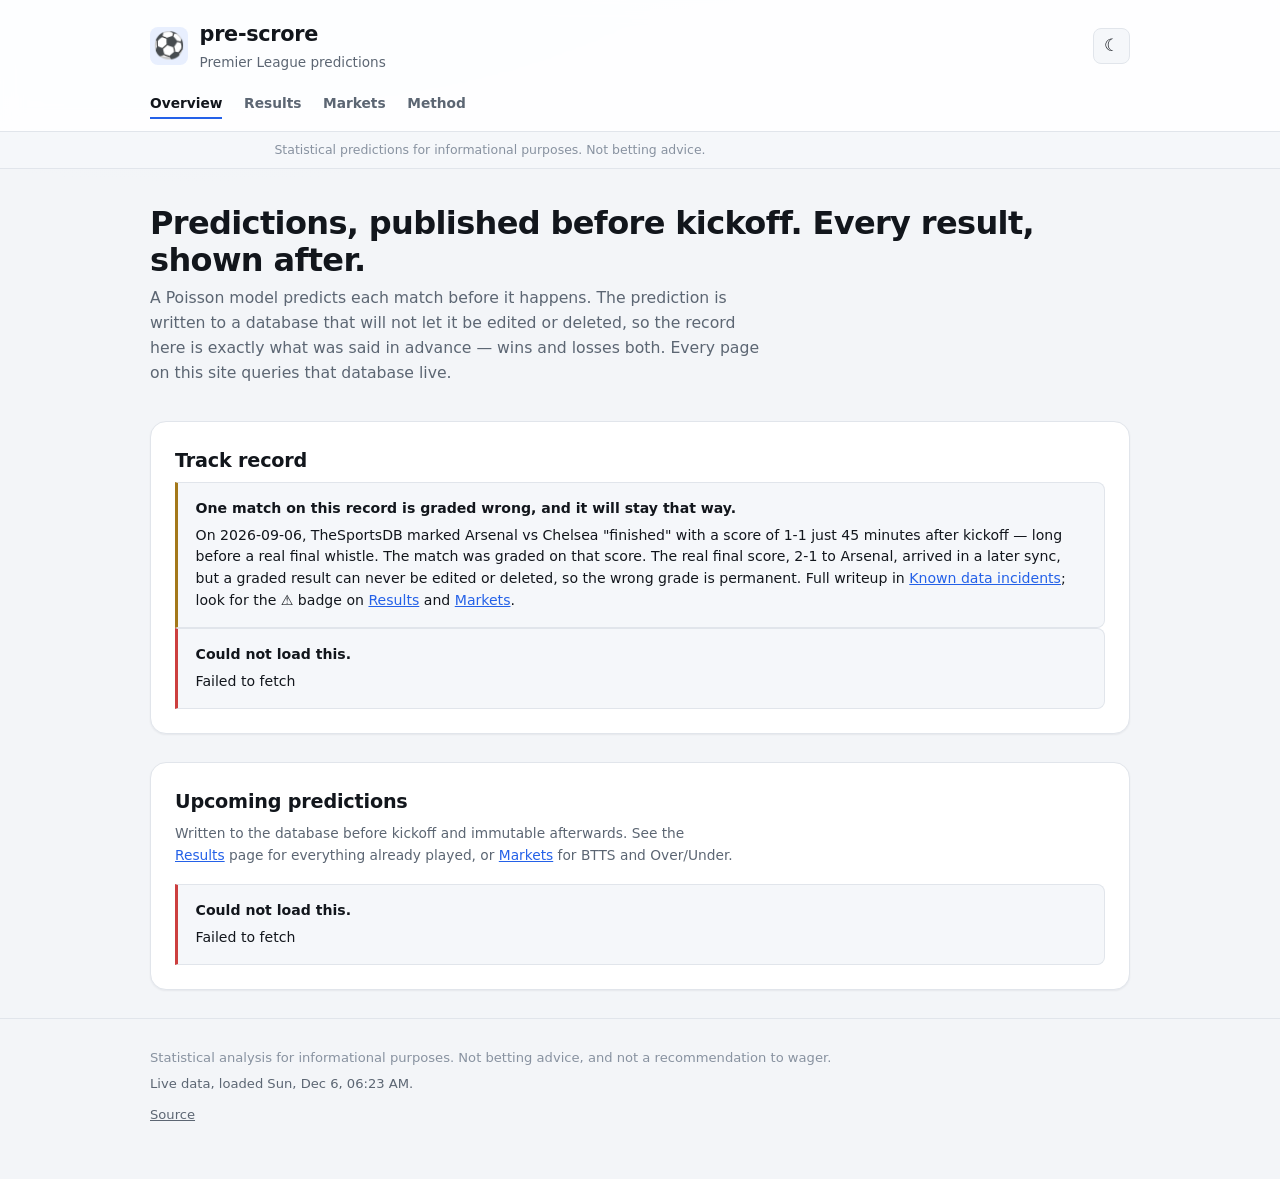
==== commit 84a62e14: "Rebuild the frontend as multi-page and live, and fix a grading-delay gap Replaces the single-page st" ====
--- a/web/index.html
+++ b/web/index.html
@@ -9,15 +9,11 @@
 <meta name="theme-color" content="#0d1015" media="(prefers-color-scheme: dark)">
 <link rel="stylesheet" href="styles.css">
 <link rel="icon" href="data:image/svg+xml,<svg xmlns='http://www.w3.org/2000/svg' viewBox='0 0 16 16'><text y='13' font-size='13'>⚽</text></svg>">
-
-<!-- Applied before paint so there is no flash of the wrong theme on load. -->
 <script>
 (function () {
   try {
     var saved = localStorage.getItem("prescore-theme");
-    if (saved === "light" || saved === "dark") {
-      document.documentElement.setAttribute("data-theme", saved);
-    }
+    if (saved === "light" || saved === "dark") document.documentElement.setAttribute("data-theme", saved);
   } catch (e) {}
 })();
 </script>
@@ -31,7 +27,7 @@
         <span class="brand-mark" aria-hidden="true">⚽</span>
         <div>
           <h1>pre-scrore</h1>
-          <p class="tagline" id="league-name">Premier League predictions</p>
+          <p class="tagline">Premier League predictions</p>
         </div>
       </div>
       <div class="header-actions">
@@ -40,17 +36,12 @@
         </button>
       </div>
     </div>
-    <nav class="site-nav" aria-label="Sections">
-      <a href="#record-panel">Track record</a>
-      <a href="#upcoming-panel">Upcoming</a>
-      <a href="#results-panel">Results</a>
-      <a href="#method-panel">Method</a>
-    </nav>
+    <nav class="site-nav" id="site-nav" aria-label="Pages"></nav>
   </div>
 </header>
 
 <div class="disclaimer-bar">
-  <p class="disclaimer wrap" id="disclaimer"></p>
+  <p class="disclaimer wrap">Statistical predictions for informational purposes. Not betting advice.</p>
 </div>
 
 <main class="wrap" id="main">
@@ -61,14 +52,24 @@
       A Poisson model predicts each match before it happens. The prediction is
       written to a database that will not let it be edited or deleted, so the
       record here is exactly what was said in advance — wins and losses both.
+      Every page on this site queries that database live.
     </p>
   </div>
 
   <section class="panel" id="record-panel" aria-labelledby="record-heading">
-    <div class="section-head">
-      <h2 id="record-heading">Track record</h2>
+    <div class="section-head"><h2 id="record-heading">Track record</h2></div>
+    <div class="callout warn">
+      <strong>One match on this record is graded wrong, and it will stay that way.</strong>
+      On 2026-09-06, TheSportsDB marked Arsenal vs Chelsea "finished" with a score
+      of 1-1 just 45 minutes after kickoff — long before a real final whistle. The
+      match was graded on that score. The real final score, 2-1 to Arsenal, arrived
+      in a later sync, but a graded result can never be edited or deleted, so the
+      wrong grade is permanent. Full writeup in
+      <a href="method.html#incidents">Known data incidents</a>; look for the
+      ⚠ badge on <a href="results.html">Results</a> and
+      <a href="markets.html">Markets</a>.
     </div>
-    <div id="record-body"><p class="muted">Loading…</p></div>
+    <div id="record-body"><p class="loading-state"><span class="spinner"></span>Loading…</p></div>
   </section>
 
   <section class="panel" id="upcoming-panel" aria-labelledby="upcoming-heading">
@@ -77,69 +78,18 @@
       <span class="section-count" id="upcoming-count"></span>
     </div>
     <p class="panel-note">
-      Written to the database before kickoff and immutable afterwards. Where a
-      fixture has predictions from more than one model version, the current
-      one leads — expand <strong>all versions</strong> to see how they compare.
+      Written to the database before kickoff and immutable afterwards. See
+      the <a href="results.html">Results</a> page for everything already
+      played, or <a href="markets.html">Markets</a> for BTTS and Over/Under.
     </p>
-    <div id="upcoming-body"><p class="muted">Loading…</p></div>
-  </section>
-
-  <section class="panel" id="results-panel" aria-labelledby="results-heading">
-    <div class="section-head">
-      <h2 id="results-heading">Results</h2>
-      <span class="section-count" id="results-count"></span>
-    </div>
-    <p class="panel-note">
-      Graded predictions, newest first. Misses are shown alongside hits — a
-      record that hides its losses is worth nothing.
-    </p>
-    <div id="results-body"><p class="muted">Loading…</p></div>
-  </section>
-
-  <section class="panel" id="method-panel" aria-labelledby="method-heading">
-    <div class="section-head">
-      <h2 id="method-heading">How this works</h2>
-    </div>
-    <div class="method">
-      <p>
-        Each team carries an <strong>attack</strong> and a <strong>defence</strong>
-        rating, fit from historical goals scored and conceded with home and away
-        split out. Those ratings produce an expected goal count for each side,
-        which becomes a probability for every scoreline, which adds up to the
-        home / draw / away numbers shown here.
-      </p>
-      <p>
-        Recent matches count for more than old ones — a result from two seasons
-        ago carries a fraction of the weight of one from last month. A
-        Dixon-Coles correction adjusts the low-scoring scorelines, which
-        independent Poisson models are known to get wrong.
-      </p>
-      <p>
-        <strong>The model rarely predicts a draw.</strong> Draws happen in about
-        a quarter of matches but are seldom the single most likely outcome, so
-        the pick is usually home or away. Read the probabilities, not just the
-        pick.
-      </p>
-      <p>
-        <strong>Predictions are never overwritten.</strong> When the model
-        changes, the new version is published alongside the old one rather than
-        replacing it, so every fixture can show how each version called it.
-        The headline accuracy figure only ever reflects one version at a
-        time — averaging different predictors together would misrepresent
-        both of them.
-      </p>
-      <p class="muted" id="model-meta"></p>
-    </div>
+    <div id="upcoming-body"><p class="loading-state"><span class="spinner"></span>Loading…</p></div>
   </section>
 
 </main>
 
 <footer class="site-footer">
   <div class="wrap">
-    <p>
-      Statistical analysis for informational purposes. Not betting advice, and
-      not a recommendation to wager.
-    </p>
+    <p>Statistical analysis for informational purposes. Not betting advice, and not a recommendation to wager.</p>
     <p class="muted" id="generated-at"></p>
     <p class="footer-links">
       <a href="https://github.com/stevenanganathi50-wq/pre-scrore" target="_blank" rel="noopener">Source</a>
@@ -147,8 +97,9 @@
   </div>
 </footer>
 
-<!-- Loads when opened directly from disk; ignored when absent. -->
-<script src="data.js" onerror="this.dataset.failed='1'"></script>
-<script src="app.js"></script>
+<script src="config.js"></script>
+<script src="api.js"></script>
+<script src="ui.js"></script>
+<script src="page-index.js"></script>
 </body>
 </html>
--- a/web/styles.css
+++ b/web/styles.css
@@ -228,6 +228,11 @@
 
 .site-nav a:hover { color: var(--text); }
 
+.site-nav a.active {
+  color: var(--text);
+  border-bottom-color: var(--accent);
+}
+
 .disclaimer-bar {
   background: var(--surface-2);
   border-bottom: 1px solid var(--border);
@@ -356,6 +361,7 @@
 .callout + .callout { margin-top: 0.75rem; }
 .callout strong { display: block; margin-bottom: 0.3rem; color: var(--text); }
 .callout.error { border-left-color: var(--miss); }
+.callout.warn { border-left-color: var(--draw); }
 
 /* --- fixtures --- */
 
@@ -614,6 +620,121 @@
 .site-footer .footer-links { margin-top: 0.6rem; }
 .site-footer .footer-links a { color: var(--text-muted); margin-right: 1rem; }
 
+/* --- pagination --- */
+
+.pagination {
+  display: flex;
+  flex-wrap: wrap;
+  gap: 0.35rem;
+  margin-top: 1.25rem;
+  align-items: center;
+}
+
+.page-link {
+  display: inline-flex;
+  align-items: center;
+  justify-content: center;
+  min-width: 2.2rem;
+  height: 2.2rem;
+  padding: 0 0.6rem;
+  border-radius: var(--radius-sm);
+  border: 1px solid var(--border);
+  background: var(--surface-2);
+  color: var(--text);
+  text-decoration: none;
+  font-size: 0.84rem;
+  font-weight: 600;
+  transition: background-color 0.15s ease, border-color 0.15s ease;
+}
+
+.page-link:hover { background: var(--surface-hover); border-color: var(--border-strong); }
+
+.page-link.current {
+  background: var(--accent);
+  border-color: var(--accent);
+  color: #fff;
+}
+
+.page-link.disabled {
+  color: var(--text-faint);
+  background: transparent;
+  cursor: default;
+}
+
+.page-ellipsis {
+  color: var(--text-faint);
+  padding: 0 0.2rem;
+  font-size: 0.84rem;
+}
+
+.pagination-summary {
+  width: 100%;
+  font-size: 0.8rem;
+  margin: 0.4rem 0 0;
+}
+
+/* --- loading / empty states --- */
+
+.loading-state, .empty-state {
+  padding: 1.5rem 0;
+  text-align: center;
+  color: var(--text-muted);
+  font-size: 0.9rem;
+}
+
+.spinner {
+  display: inline-block;
+  width: 1rem;
+  height: 1rem;
+  border: 2px solid var(--border);
+  border-top-color: var(--accent);
+  border-radius: 50%;
+  animation: prescore-spin 0.7s linear infinite;
+  margin-right: 0.5rem;
+  vertical-align: -0.15em;
+}
+
+@keyframes prescore-spin { to { transform: rotate(360deg); } }
+
+/* --- markets page: two market blocks stacked inside one fixture card --- */
+
+.market-block { margin-top: 0.7rem; }
+.market-block:first-of-type { margin-top: 0.85rem; }
+
+.market-block-head {
+  display: flex;
+  align-items: center;
+  gap: 0.5rem;
+  margin-bottom: 0.4rem;
+  font-size: 0.85rem;
+}
+
+/* --- market page tabs --- */
+
+.market-tabs {
+  display: flex;
+  gap: 0.5rem;
+  margin-bottom: 1.1rem;
+  flex-wrap: wrap;
+}
+
+.market-tab {
+  padding: 0.4rem 0.85rem;
+  border-radius: 999px;
+  border: 1px solid var(--border);
+  background: var(--surface-2);
+  color: var(--text-muted);
+  font-size: 0.82rem;
+  font-weight: 600;
+  cursor: pointer;
+}
+
+.market-tab.active {
+  background: var(--accent-soft);
+  border-color: var(--accent);
+  color: var(--accent);
+}
+
 @media (max-width: 640px) {
   .wrap { width: min(100%, 100% - 1.75rem); }
   .kickoff { margin-left: 0; width: 100%; order: 3; }
@@ -621,4 +742,5 @@
   .stat-value { font-size: 1.5rem; }
   .panel { padding: 1.15rem; border-radius: var(--radius); }
   .hero { padding-top: 1.5rem; }
-}
+  .pagination { justify-content: center; }
+}
